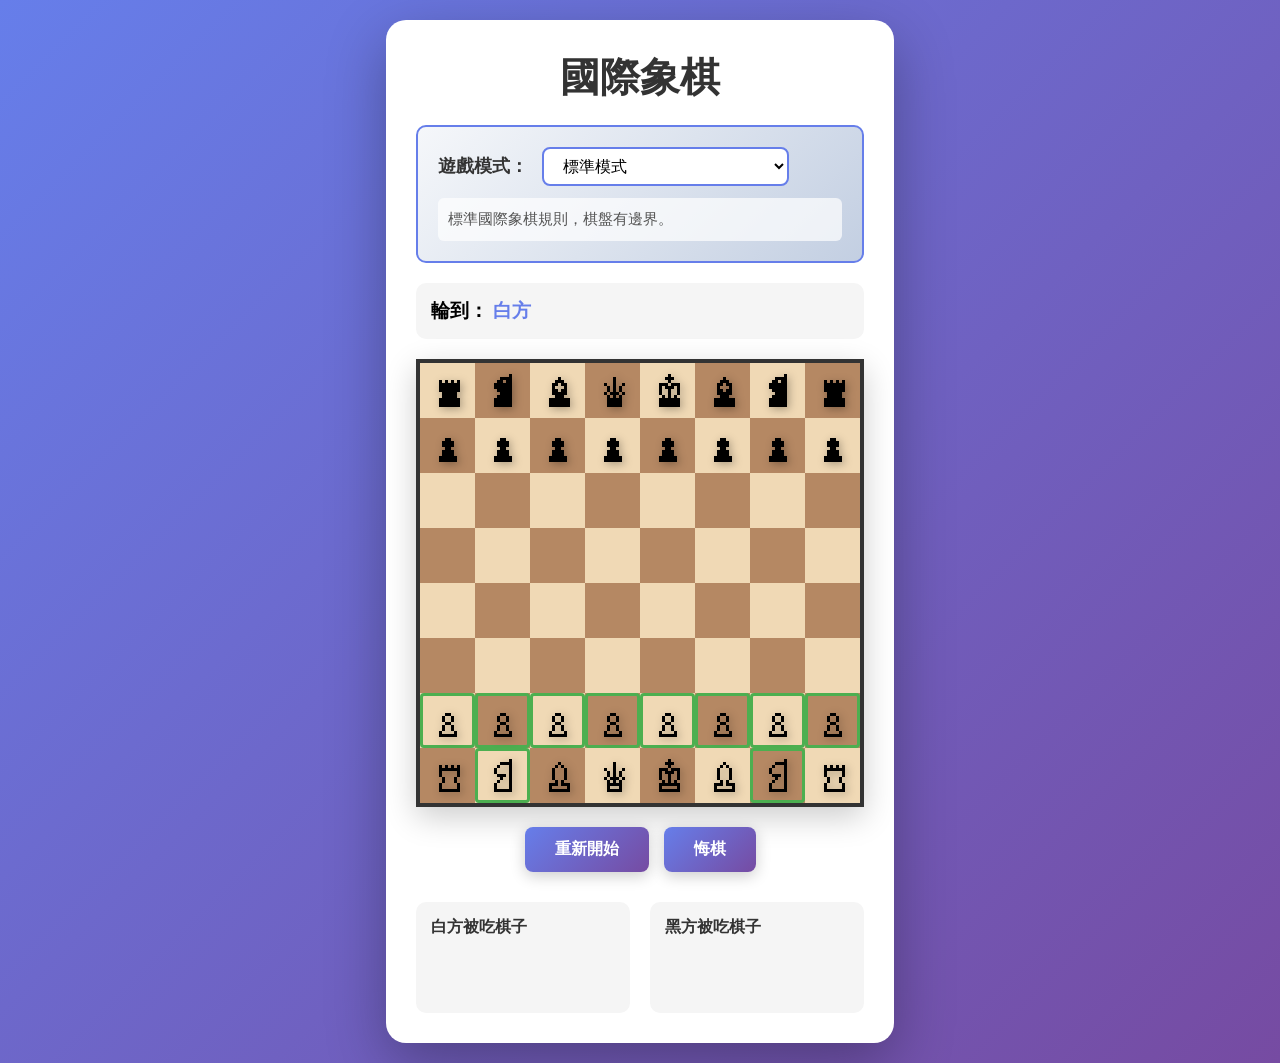
==== index.html @ 4d47181b "Written by Cursor." ====
<!DOCTYPE html>
<html lang="zh-TW">
<head>
    <meta charset="UTF-8">
    <meta name="viewport" content="width=device-width, initial-scale=1.0">
    <title>國際象棋遊戲</title>
    <link rel="stylesheet" href="style.css">
</head>
<body>
    <div class="container">
        <h1>國際象棋</h1>
        <div class="game-mode-selector">
            <label for="game-mode">遊戲模式：</label>
            <select id="game-mode" class="mode-select">
                <option value="standard">標準模式</option>
                <option value="torus">環面模式 (Torus)</option>
                <option value="klein">克萊因瓶模式 (Klein Bottle)</option>
            </select>
            <div class="mode-description" id="mode-description">
                標準國際象棋規則，棋盤有邊界。
            </div>
        </div>
        <div class="game-info">
            <div class="player-turn">
                <span id="turn-indicator">輪到：</span>
                <span id="current-player">白方</span>
            </div>
            <div class="game-status" id="game-status"></div>
        </div>
        <div class="chessboard" id="chessboard"></div>
        <div class="controls">
            <button id="reset-btn" class="btn">重新開始</button>
            <button id="undo-btn" class="btn">悔棋</button>
        </div>
        <div class="captured-pieces">
            <div class="captured-white">
                <h3>白方被吃棋子</h3>
                <div id="captured-white"></div>
            </div>
            <div class="captured-black">
                <h3>黑方被吃棋子</h3>
                <div id="captured-black"></div>
            </div>
        </div>
    </div>
    <script src="script.js"></script>
</body>
</html>
---- style.css ----
* {
    margin: 0;
    padding: 0;
    box-sizing: border-box;
}

body {
    font-family: 'Segoe UI', Tahoma, Geneva, Verdana, sans-serif;
    background: linear-gradient(135deg, #667eea 0%, #764ba2 100%);
    min-height: 100vh;
    display: flex;
    justify-content: center;
    align-items: center;
    padding: 20px;
}

.container {
    background: white;
    border-radius: 20px;
    padding: 30px;
    box-shadow: 0 20px 60px rgba(0, 0, 0, 0.3);
    max-width: 800px;
}

h1 {
    text-align: center;
    color: #333;
    margin-bottom: 20px;
    font-size: 2.5rem;
}

.game-mode-selector {
    margin-bottom: 20px;
    padding: 20px;
    background: linear-gradient(135deg, #f5f7fa 0%, #c3cfe2 100%);
    border-radius: 10px;
    border: 2px solid #667eea;
}

.game-mode-selector label {
    font-size: 1.1rem;
    font-weight: bold;
    color: #333;
    margin-right: 10px;
}

.mode-select {
    padding: 8px 15px;
    font-size: 1rem;
    border: 2px solid #667eea;
    border-radius: 8px;
    background: white;
    cursor: pointer;
    transition: all 0.3s ease;
    font-weight: 500;
}

.mode-select:hover {
    border-color: #764ba2;
    box-shadow: 0 2px 8px rgba(102, 126, 234, 0.3);
}

.mode-select:focus {
    outline: none;
    border-color: #764ba2;
    box-shadow: 0 0 0 3px rgba(102, 126, 234, 0.2);
}

.mode-description {
    margin-top: 12px;
    padding: 10px;
    background: rgba(255, 255, 255, 0.7);
    border-radius: 6px;
    font-size: 0.95rem;
    color: #555;
    line-height: 1.5;
}

.game-info {
    display: flex;
    justify-content: space-between;
    align-items: center;
    margin-bottom: 20px;
    padding: 15px;
    background: #f5f5f5;
    border-radius: 10px;
}

.player-turn {
    font-size: 1.2rem;
    font-weight: bold;
}

#current-player {
    color: #667eea;
    text-transform: uppercase;
}

.game-status {
    font-size: 1.1rem;
    color: #e74c3c;
    font-weight: bold;
}

.chessboard {
    display: grid;
    grid-template-columns: repeat(8, 1fr);
    grid-template-rows: repeat(8, 1fr);
    gap: 0;
    width: 100%;
    max-width: 600px;
    margin: 0 auto;
    aspect-ratio: 1;
    border: 4px solid #333;
    box-shadow: 0 10px 30px rgba(0, 0, 0, 0.2);
}

.square {
    aspect-ratio: 1;
    display: flex;
    justify-content: center;
    align-items: center;
    font-size: 3rem;
    cursor: pointer;
    transition: all 0.2s ease;
    position: relative;
}

.square.light {
    background: #f0d9b5;
}

.square.dark {
    background: #b58863;
}

.square:hover {
    filter: brightness(0.9);
}

.square.selected {
    background: #baca44 !important;
    box-shadow: inset 0 0 20px rgba(0, 0, 0, 0.3);
}

.square.valid-move {
    position: relative;
}

.square.valid-move::after {
    content: '';
    position: absolute;
    width: 30%;
    height: 30%;
    background: rgba(20, 85, 30, 0.5);
    border-radius: 50%;
}

.square.valid-move.has-piece::after {
    width: 90%;
    height: 90%;
    background: transparent;
    border: 4px solid rgba(20, 85, 30, 0.5);
    border-radius: 50%;
}

.square.in-check {
    background: #e74c3c !important;
    animation: pulse 1s infinite;
}

@keyframes pulse {
    0%, 100% {
        opacity: 1;
    }
    50% {
        opacity: 0.7;
    }
}

.piece {
    user-select: none;
    filter: drop-shadow(2px 2px 4px rgba(0, 0, 0, 0.3));
}

.square.can-move {
    position: relative;
}

.square.can-move::before {
    content: '';
    position: absolute;
    inset: 0;
    border: 3px solid #4CAF50;
    border-radius: 4px;
    pointer-events: none;
    animation: glow 2s ease-in-out infinite;
}

@keyframes glow {
    0%, 100% {
        box-shadow: 0 0 5px rgba(76, 175, 80, 0.5);
        border-color: #4CAF50;
    }
    50% {
        box-shadow: 0 0 15px rgba(76, 175, 80, 0.8);
        border-color: #66BB6A;
    }
}

.controls {
    margin-top: 20px;
    display: flex;
    gap: 15px;
    justify-content: center;
}

.btn {
    padding: 12px 30px;
    font-size: 1rem;
    font-weight: bold;
    border: none;
    border-radius: 8px;
    cursor: pointer;
    transition: all 0.3s ease;
    background: linear-gradient(135deg, #667eea 0%, #764ba2 100%);
    color: white;
    box-shadow: 0 4px 15px rgba(0, 0, 0, 0.2);
}

.btn:hover {
    transform: translateY(-2px);
    box-shadow: 0 6px 20px rgba(0, 0, 0, 0.3);
}

.btn:active {
    transform: translateY(0);
}

.captured-pieces {
    margin-top: 30px;
    display: grid;
    grid-template-columns: 1fr 1fr;
    gap: 20px;
}

.captured-white, .captured-black {
    background: #f5f5f5;
    padding: 15px;
    border-radius: 10px;
}

.captured-white h3, .captured-black h3 {
    font-size: 1rem;
    margin-bottom: 10px;
    color: #333;
}

#captured-white, #captured-black {
    display: flex;
    flex-wrap: wrap;
    gap: 5px;
    min-height: 50px;
}

.captured-piece {
    font-size: 1.5rem;
    opacity: 0.6;
}

@media (max-width: 768px) {
    .container {
        padding: 15px;
    }

    h1 {
        font-size: 1.8rem;
    }

    .square {
        font-size: 2rem;
    }

    .captured-pieces {
        grid-template-columns: 1fr;
    }
}
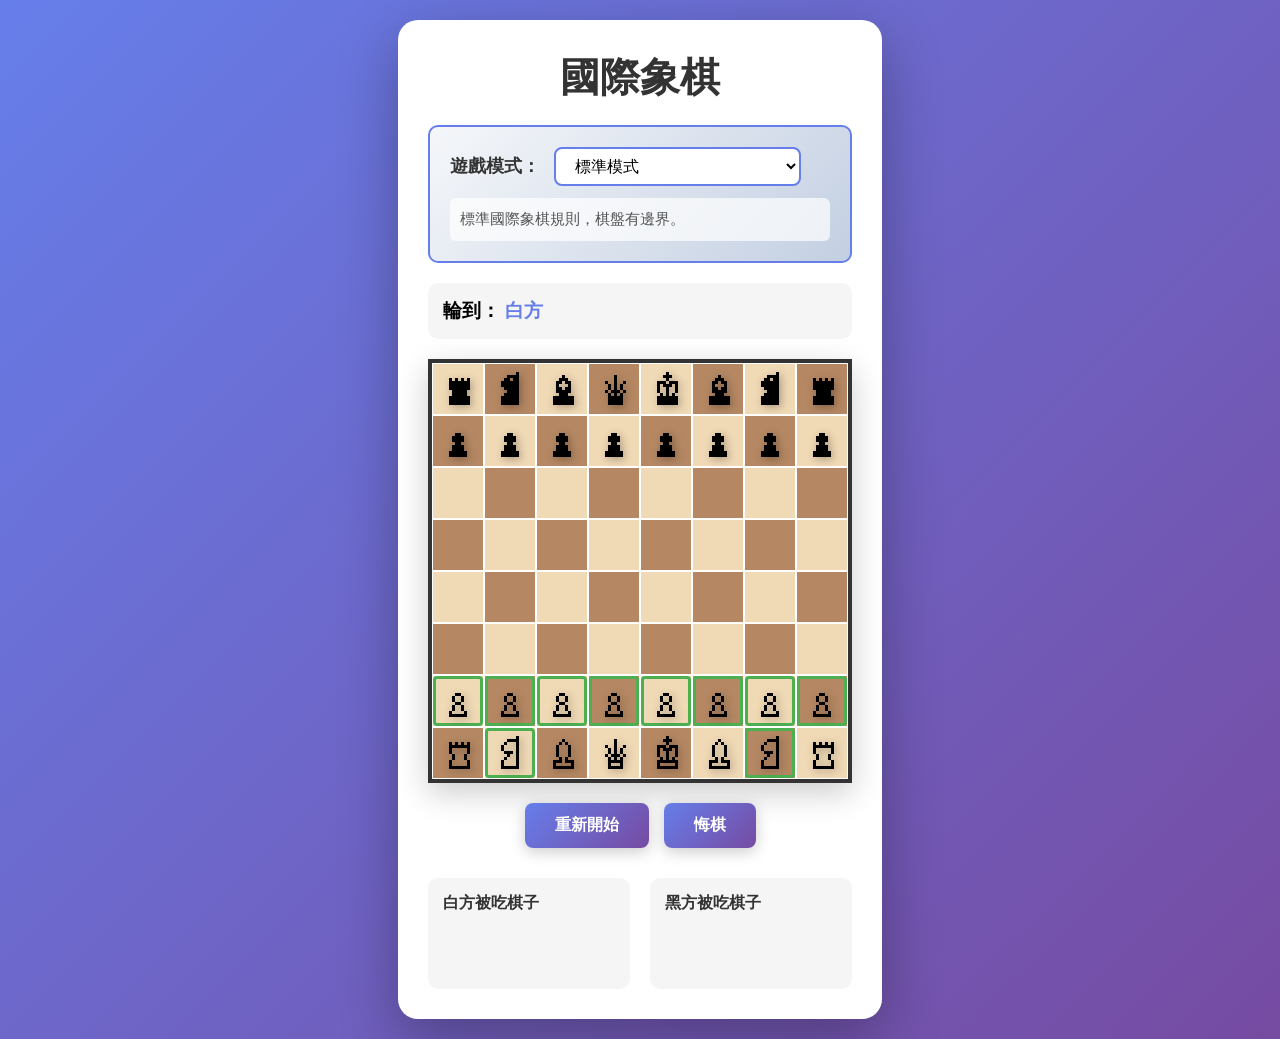
==== commit 793b2125: "六角形模式" ====
--- a/index.html
+++ b/index.html
@@ -15,6 +15,7 @@
                 <option value="standard">標準模式</option>
                 <option value="torus">環面模式 (Torus)</option>
                 <option value="klein">克萊因瓶模式 (Klein Bottle)</option>
+                <option value="hexagonal">六角形模式 (Hexagonal)</option>
             </select>
             <div class="mode-description" id="mode-description">
                 標準國際象棋規則，棋盤有邊界。
--- a/style.css
+++ b/style.css
@@ -115,6 +115,34 @@
     box-shadow: 0 10px 30px rgba(0, 0, 0, 0.2);
 }
 
+.chessboard.hexagonal {
+    display: flex;
+    flex-direction: column;
+    align-items: center;
+    max-width: 800px;
+    aspect-ratio: 1.2;
+    background: #2c3e50;
+    border-radius: 20px;
+    padding: 20px;
+}
+
+.hex-row {
+    display: flex;
+    justify-content: center;
+    margin: 2px 0;
+}
+
+.hex-row:nth-child(1) { margin-left: 120px; }
+.hex-row:nth-child(2) { margin-left: 100px; }
+.hex-row:nth-child(3) { margin-left: 80px; }
+.hex-row:nth-child(4) { margin-left: 60px; }
+.hex-row:nth-child(5) { margin-left: 40px; }
+.hex-row:nth-child(6) { margin-left: 20px; }
+.hex-row:nth-child(7) { margin-left: 40px; }
+.hex-row:nth-child(8) { margin-left: 60px; }
+.hex-row:nth-child(9) { margin-left: 80px; }
+.hex-row:nth-child(10) { margin-left: 100px; }
+
 .square {
     aspect-ratio: 1;
     display: flex;
@@ -124,6 +152,16 @@
     cursor: pointer;
     transition: all 0.2s ease;
     position: relative;
+    width: 50px;
+    height: 50px;
+    margin: 1px;
+}
+
+.square.hexagonal {
+    width: 40px;
+    height: 40px;
+    clip-path: polygon(50% 0%, 100% 25%, 100% 75%, 50% 100%, 0% 75%, 0% 25%);
+    margin: 2px;
 }
 
 .square.light {
